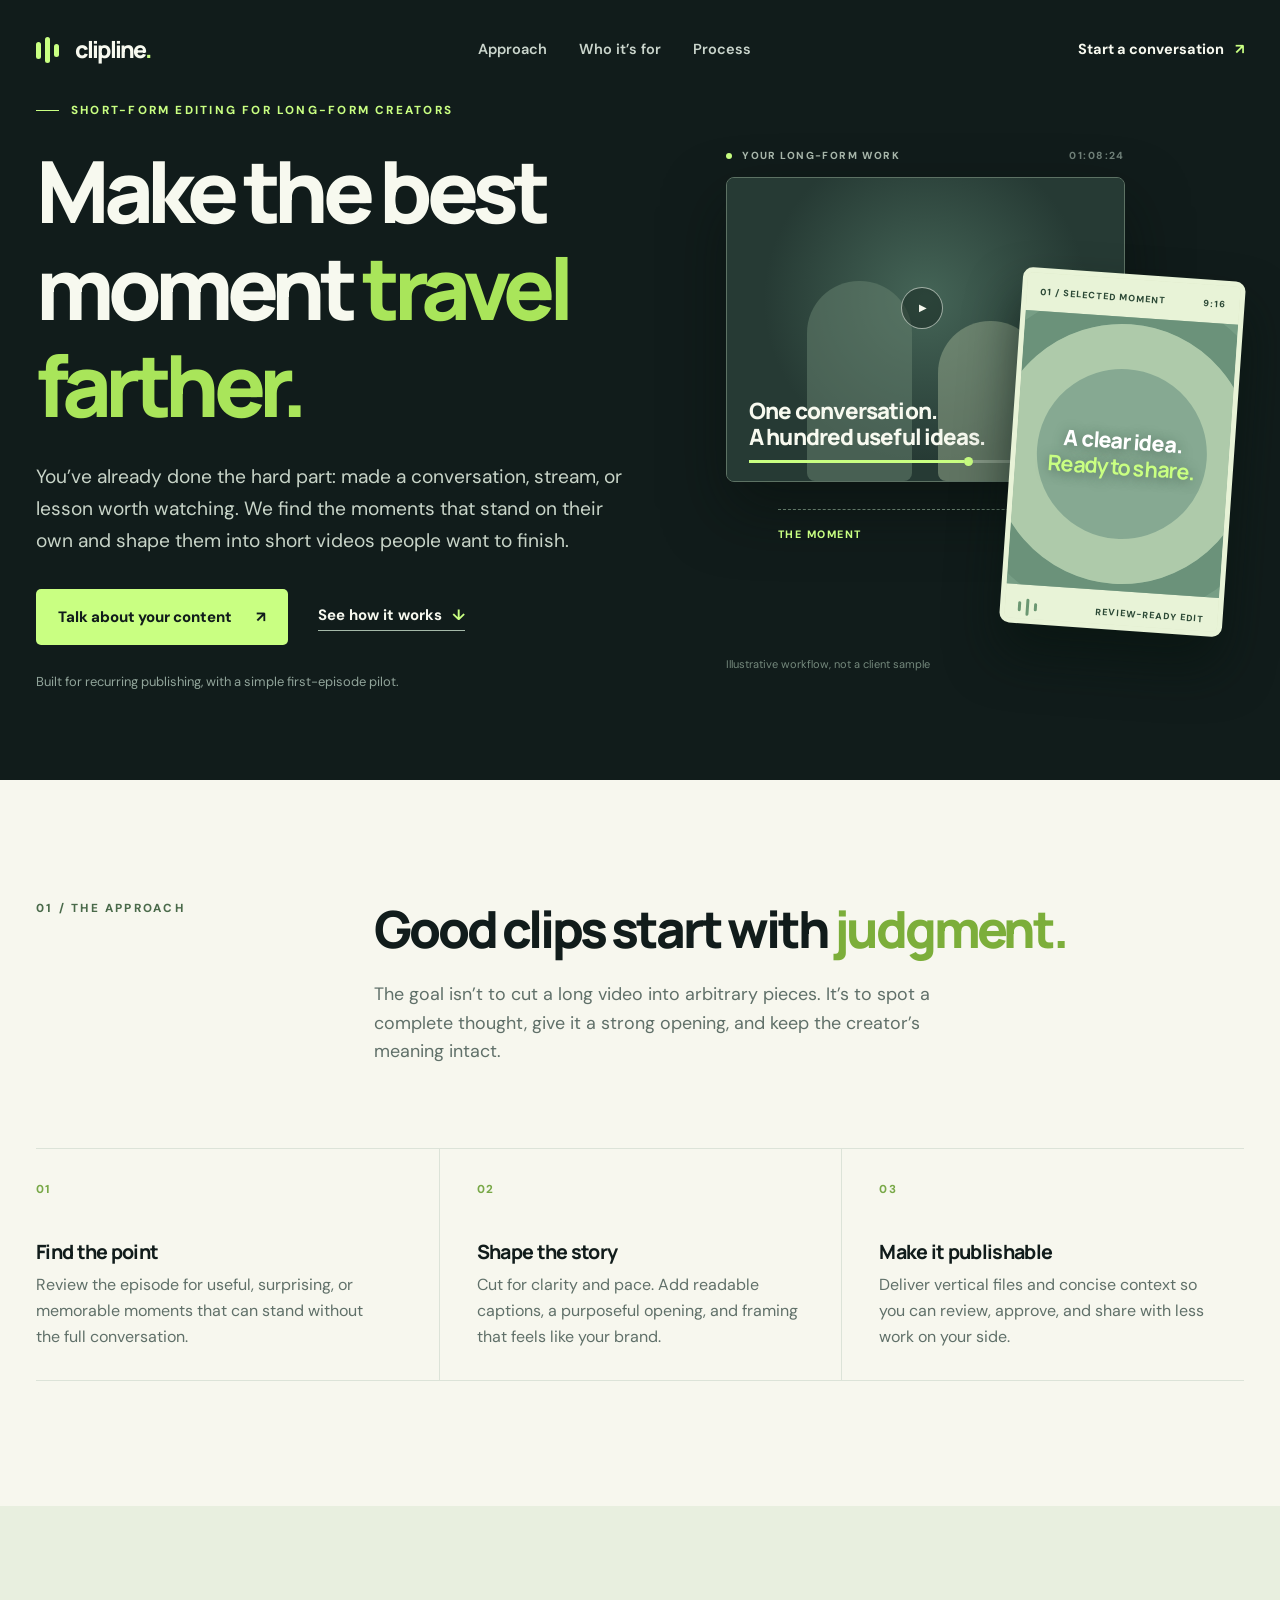
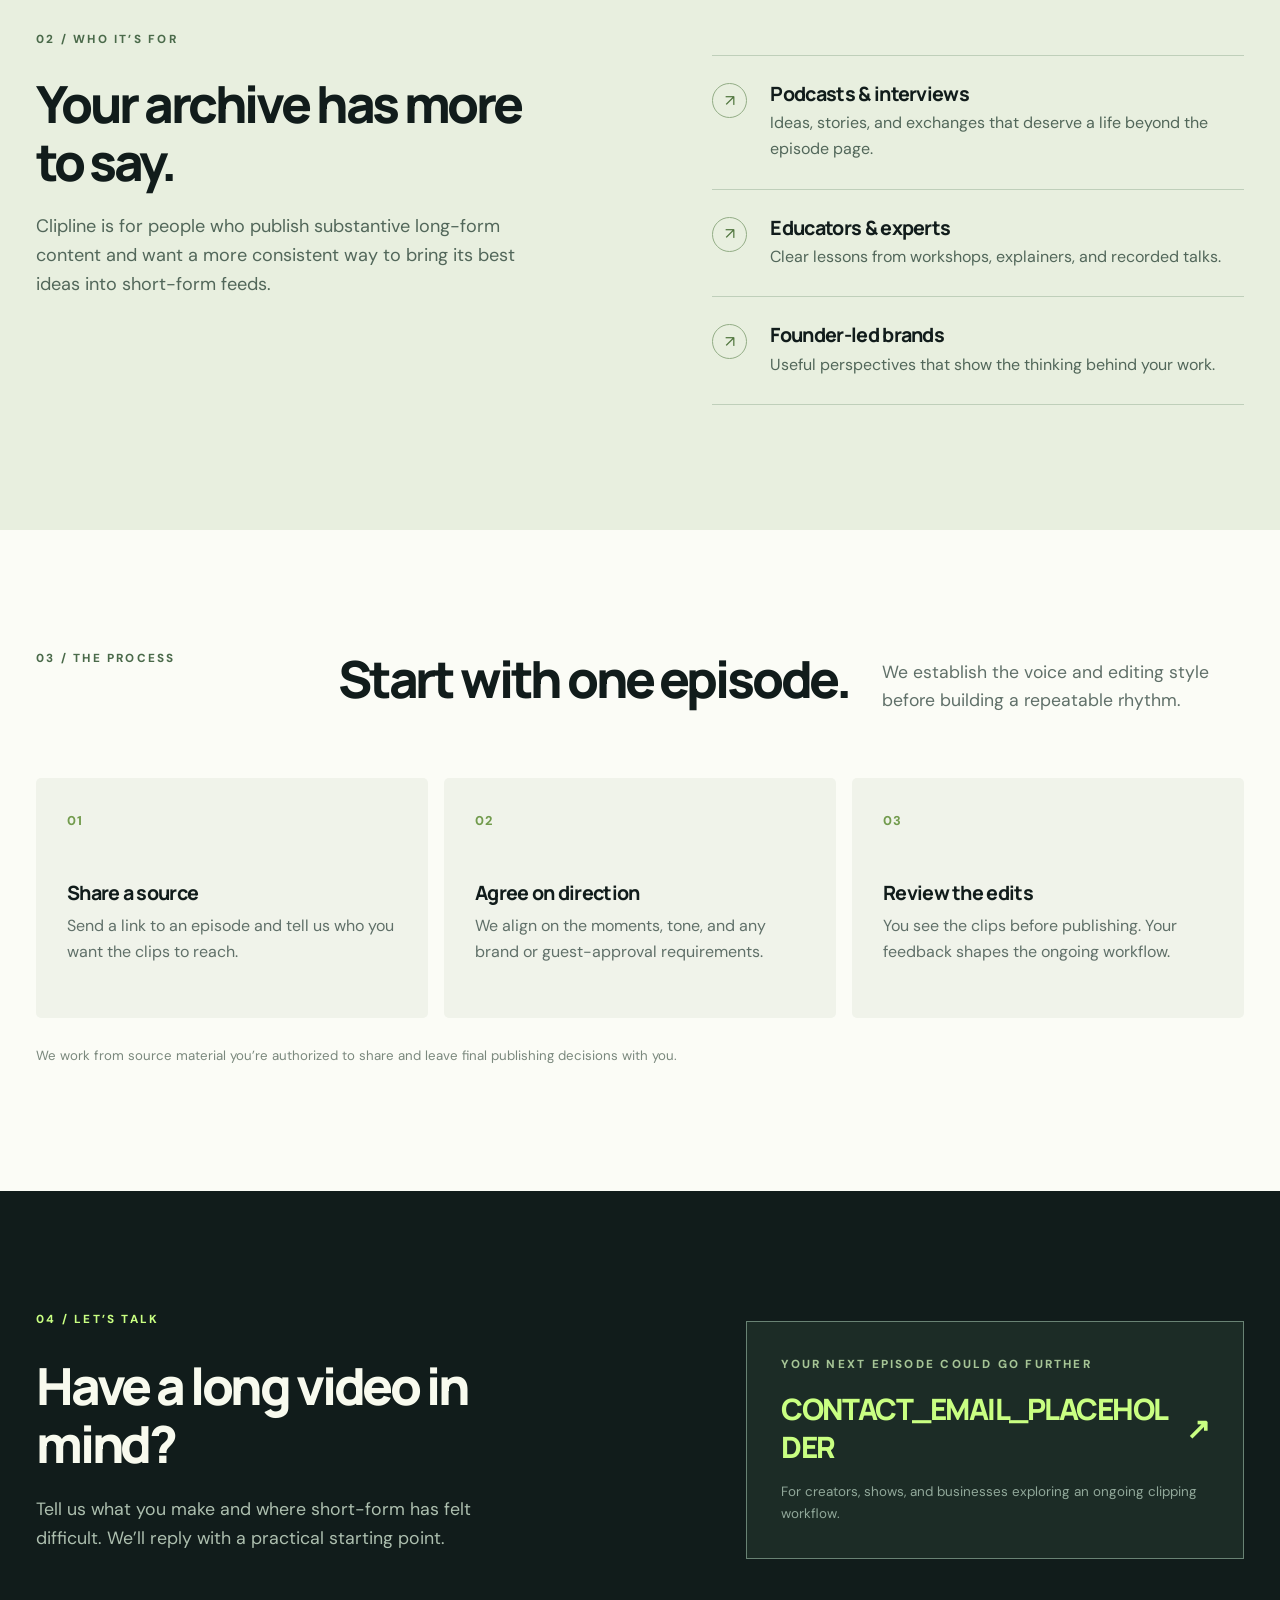
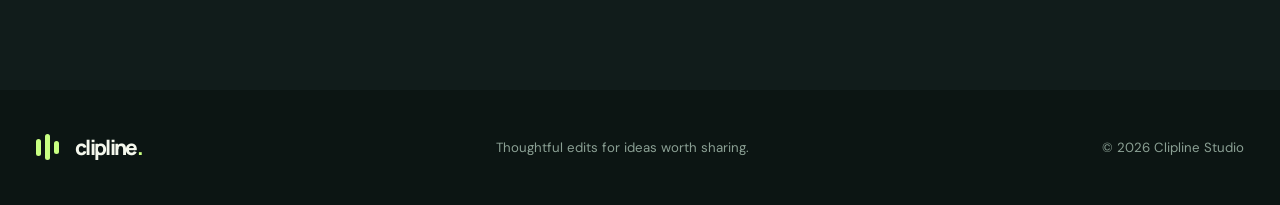
==== index.html @ f714a88d "Build Clipline Studio landing page" ====
<!doctype html>
<html lang="en">
  <head>
    <meta charset="utf-8" />
    <meta name="viewport" content="width=device-width, initial-scale=1" />
    <meta name="theme-color" content="#111c1b" />
    <meta name="description" content="Thoughtful short-form editing for creators with long-form work worth sharing. Clipline Studio finds the moments, shapes the story, and makes publishing easier." />
    <title>Clipline Studio — Make the best moment travel farther</title>
    <link rel="icon" href="./favicon.svg" type="image/svg+xml" />
    <link rel="stylesheet" href="./styles.css" />
  </head>
  <body>
    <a class="skip-link" href="#main">Skip to content</a>
    <header class="site-header">
      <div class="wrap header-inner">
        <a class="brand" href="#top" aria-label="Clipline Studio, back to top">
          <span class="brand-mark" aria-hidden="true"><span></span><span></span><span></span></span>
          <span>clipline<span class="brand-period">.</span></span>
        </a>
        <nav aria-label="Main navigation">
          <a href="#approach">Approach</a>
          <a href="#fit">Who it’s for</a>
          <a href="#process">Process</a>
        </nav>
        <a class="header-cta" href="#contact">Start a conversation <span aria-hidden="true">↗</span></a>
      </div>
    </header>

    <main id="main">
      <section class="hero" id="top">
        <div class="wrap hero-grid">
          <div class="hero-copy">
            <p class="eyebrow"><span class="eyebrow-line"></span> SHORT-FORM EDITING FOR LONG-FORM CREATORS</p>
            <h1>Make the best moment <em>travel farther.</em></h1>
            <p class="hero-lede">You’ve already done the hard part: made a conversation, stream, or lesson worth watching. We find the moments that stand on their own and shape them into short videos people want to finish.</p>
            <div class="hero-actions">
              <a class="button button-primary" href="#contact">Talk about your content <span aria-hidden="true">↗</span></a>
              <a class="text-link" href="#approach">See how it works <span aria-hidden="true">↓</span></a>
            </div>
            <p class="hero-note">Built for recurring publishing, with a simple first-episode pilot.</p>
          </div>
          <div class="hero-art" aria-label="Illustration of a long video becoming a focused vertical edit">
            <div class="source-label"><span class="live-dot"></span> YOUR LONG-FORM WORK <span>01:08:24</span></div>
            <div class="source-frame">
              <div class="source-shapes" aria-hidden="true"><div></div><div></div></div>
              <div class="source-play" aria-hidden="true">▶</div>
              <div class="source-caption">One conversation.<br />A hundred useful ideas.</div>
              <div class="source-timeline"><span></span><b></b></div>
            </div>
            <div class="transfer-line" aria-hidden="true"><span>THE MOMENT</span><b>↘</b></div>
            <div class="clip-card">
              <div class="clip-top"><span>01 / SELECTED MOMENT</span><span>9:16</span></div>
              <div class="clip-visual">
                <div class="clip-rings" aria-hidden="true"></div>
                <div class="clip-text">A clear idea.<br /><strong>Ready to share.</strong></div>
              </div>
              <div class="clip-bottom"><i></i><i></i><i></i><span>REVIEW-READY EDIT</span></div>
            </div>
            <span class="art-footnote">Illustrative workflow, not a client sample</span>
          </div>
        </div>
      </section>

      <section class="statement" id="approach">
        <div class="wrap statement-grid">
          <p class="section-index">01 / THE APPROACH</p>
          <div>
            <h2>Good clips start with <em>judgment.</em></h2>
            <p>The goal isn’t to cut a long video into arbitrary pieces. It’s to spot a complete thought, give it a strong opening, and keep the creator’s meaning intact.</p>
          </div>
        </div>
        <div class="wrap pillars">
          <article class="pillar"><span class="pillar-number">01</span><h3>Find the point</h3><p>Review the episode for useful, surprising, or memorable moments that can stand without the full conversation.</p></article>
          <article class="pillar"><span class="pillar-number">02</span><h3>Shape the story</h3><p>Cut for clarity and pace. Add readable captions, a purposeful opening, and framing that feels like your brand.</p></article>
          <article class="pillar"><span class="pillar-number">03</span><h3>Make it publishable</h3><p>Deliver vertical files and concise context so you can review, approve, and share with less work on your side.</p></article>
        </div>
      </section>

      <section class="fit-section" id="fit">
        <div class="wrap fit-grid">
          <div>
            <p class="section-index">02 / WHO IT’S FOR</p>
            <h2>Your archive has more to say.</h2>
            <p class="fit-lede">Clipline is for people who publish substantive long-form content and want a more consistent way to bring its best ideas into short-form feeds.</p>
          </div>
          <div class="fit-list">
            <div><span class="fit-icon" aria-hidden="true">↗</span><div><h3>Podcasts & interviews</h3><p>Ideas, stories, and exchanges that deserve a life beyond the episode page.</p></div></div>
            <div><span class="fit-icon" aria-hidden="true">↗</span><div><h3>Educators & experts</h3><p>Clear lessons from workshops, explainers, and recorded talks.</p></div></div>
            <div><span class="fit-icon" aria-hidden="true">↗</span><div><h3>Founder-led brands</h3><p>Useful perspectives that show the thinking behind your work.</p></div></div>
          </div>
        </div>
      </section>

      <section class="process-section" id="process">
        <div class="wrap">
          <div class="process-heading"><p class="section-index">03 / THE PROCESS</p><h2>Start with one episode.</h2><p>We establish the voice and editing style before building a repeatable rhythm.</p></div>
          <div class="steps">
            <div><span>01</span><h3>Share a source</h3><p>Send a link to an episode and tell us who you want the clips to reach.</p></div>
            <div><span>02</span><h3>Agree on direction</h3><p>We align on the moments, tone, and any brand or guest-approval requirements.</p></div>
            <div><span>03</span><h3>Review the edits</h3><p>You see the clips before publishing. Your feedback shapes the ongoing workflow.</p></div>
          </div>
          <p class="process-note">We work from source material you’re authorized to share and leave final publishing decisions with you.</p>
        </div>
      </section>

      <section class="contact-section" id="contact">
        <div class="wrap contact-grid">
          <div><p class="section-index">04 / LET’S TALK</p><h2>Have a long video in mind?</h2><p>Tell us what you make and where short-form has felt difficult. We’ll reply with a practical starting point.</p></div>
          <div class="contact-card"><span class="card-kicker">YOUR NEXT EPISODE COULD GO FURTHER</span><a class="contact-address" href="mailto:CONTACT_EMAIL_PLACEHOLDER">CONTACT_EMAIL_PLACEHOLDER <span aria-hidden="true">↗</span></a><p>For creators, shows, and businesses exploring an ongoing clipping workflow.</p></div>
        </div>
      </section>
    </main>

    <footer class="site-footer"><div class="wrap footer-inner"><a class="brand" href="#top"><span class="brand-mark" aria-hidden="true"><span></span><span></span><span></span></span><span>clipline<span class="brand-period">.</span></span></a><span>Thoughtful edits for ideas worth sharing.</span><span>© 2026 Clipline Studio</span></div></footer>
  </body>
</html>
---- styles.css ----
@import url('https://fonts.googleapis.com/css2?family=DM+Sans:wght@400;500;600;700&family=Manrope:wght@400;500;600;700;800&display=swap');

:root{--ink:#111c1b;--ink-2:#21312c;--cream:#f7f7ee;--paper:#fbfcf6;--lime:#c9ff82;--line:#dce3d8;--muted:#607069;--font-ui:'DM Sans',Arial,sans-serif;--font-display:'Manrope',Arial,sans-serif}
*{box-sizing:border-box}html{scroll-behavior:smooth}body{margin:0;background:var(--paper);color:var(--ink);font-family:var(--font-ui);font-size:16px;line-height:1.6;-webkit-font-smoothing:antialiased}a{color:inherit;text-decoration:none}a:focus-visible{outline:3px solid #83b845;outline-offset:4px}h1,h2,h3,p{margin-top:0}h1,h2,h3{font-family:var(--font-display);line-height:1.13}h1 em,h2 em{font-style:normal;color:#a9e55a}h1{font-size:clamp(3.35rem,6.7vw,6.6rem);letter-spacing:-.075em;font-weight:800;margin:24px 0 27px}h2{font-size:clamp(2.4rem,4vw,4.25rem);letter-spacing:-.062em;font-weight:800;margin-bottom:22px}h3{font-size:1.23rem;letter-spacing:-.035em;margin-bottom:9px;font-weight:750}.wrap{width:min(100% - 72px,1320px);margin:0 auto}.skip-link{position:absolute;left:12px;top:-80px;background:var(--lime);padding:12px 18px;z-index:99}.skip-link:focus{top:12px}
.site-header{position:absolute;top:0;left:0;right:0;z-index:2;color:#f7f9ef}.header-inner{height:100px;display:flex;align-items:center;justify-content:space-between;gap:28px}.brand{display:inline-flex;align-items:center;gap:12px;font:800 1.45rem/1 var(--font-display);letter-spacing:-.08em}.brand-period{color:var(--lime)}.brand-mark{width:27px;height:27px;display:flex;align-items:center;gap:4px}.brand-mark span{width:5px;border-radius:5px;background:var(--lime)}.brand-mark span:nth-child(1){height:17px}.brand-mark span:nth-child(2){height:26px}.brand-mark span:nth-child(3){height:13px}.site-header nav{display:flex;gap:32px;font-size:.91rem;font-weight:600;color:#cad5cc}.site-header nav a:hover,.header-cta:hover{color:var(--lime)}.header-cta{font-size:.91rem;font-weight:700;white-space:nowrap}.header-cta span{margin-left:8px;color:var(--lime)}
.hero{min-height:780px;background:var(--ink);color:#f7f9ef;overflow:hidden}.hero-grid{min-height:780px;display:grid;grid-template-columns:1.08fr .92fr;align-items:center;gap:5%;padding-top:90px;padding-bottom:62px}.hero-copy{max-width:730px;position:relative;z-index:1}.eyebrow,.section-index,.card-kicker{font-size:.73rem;letter-spacing:.19em;font-weight:800;line-height:1.5}.eyebrow{color:var(--lime);display:flex;align-items:center;gap:12px}.eyebrow-line{width:23px;height:1px;background:var(--lime)}.hero-lede{font-size:clamp(1.08rem,1.5vw,1.28rem);line-height:1.67;max-width:590px;color:#c8d4c8;margin-bottom:32px}.hero-actions{display:flex;align-items:center;gap:30px;flex-wrap:wrap}.button{display:inline-flex;gap:24px;align-items:center;justify-content:center;padding:16px 22px;border-radius:5px;font-weight:800;font-size:.94rem;transition:transform .2s,background .2s}.button:hover{transform:translateY(-2px)}.button-primary{background:var(--lime);color:var(--ink)}.button-primary:hover{background:#d8ffa8}.text-link{font-weight:700;font-size:.94rem;border-bottom:1px solid #a5b9a9;padding-bottom:3px}.text-link span{margin-left:6px;color:var(--lime)}.hero-note{font-size:.81rem;color:#91a49a;margin-top:27px}
.hero-art{height:570px;position:relative;margin-left:10px}.source-label{position:absolute;left:0;top:29px;width:77%;display:flex;align-items:center;gap:10px;color:#aab9ad;font-size:.64rem;letter-spacing:.14em;font-weight:800}.source-label>span:last-child{margin-left:auto;color:#71827a}.live-dot{width:6px;height:6px;border-radius:50%;background:var(--lime)}.source-frame{position:absolute;left:0;top:58px;width:77%;height:305px;border:1px solid #5d7264;background:#263a34;border-radius:8px;overflow:hidden;box-shadow:0 28px 60px #070f0c80}.source-shapes{position:absolute;inset:0;display:flex;justify-content:center;align-items:end;gap:26px;background:radial-gradient(circle at 50% 40%,#456557,#263a34 60%)}.source-shapes div{height:200px;width:105px;border-radius:52px 52px 8px 8px;background:#64806d;opacity:.55}.source-shapes div:last-child{height:160px;background:#90a589}.source-play{position:absolute;top:43%;left:49%;transform:translate(-50%,-50%);width:42px;height:42px;border:1px solid #e6eee4a0;border-radius:50%;display:grid;place-items:center;font-size:.65rem;padding-left:2px;background:#0d1a1670}.source-caption{position:absolute;left:22px;bottom:31px;font-family:var(--font-display);font-size:1.4rem;line-height:1.16;font-weight:800;letter-spacing:-.04em}.source-timeline{position:absolute;left:22px;right:22px;bottom:18px;height:3px;background:#b6c6b370}.source-timeline span{display:block;width:61%;height:100%;background:var(--lime)}.source-timeline b{position:absolute;left:61%;top:-3px;width:9px;height:9px;border-radius:50%;background:var(--lime)}.transfer-line{position:absolute;top:390px;left:10%;width:62%;height:85px;border-top:1px dashed #607766;border-right:1px dashed #607766;color:var(--lime);font-size:.67rem;letter-spacing:.14em;font-weight:800;padding-top:16px}.transfer-line b{position:absolute;bottom:-9px;right:-9px;font-size:1.2rem;font-weight:400}.clip-card{position:absolute;right:2%;top:155px;width:43%;height:356px;background:#dfeacb;border:5px solid #e8f3d7;border-radius:10px;transform:rotate(4deg);box-shadow:0 30px 50px #07130e9c;overflow:hidden}.clip-top,.clip-bottom{height:38px;background:#e8f3d7;color:#2c4936;display:flex;justify-content:space-between;align-items:center;padding:0 13px;font-size:.57rem;letter-spacing:.11em;font-weight:800}.clip-visual{height:274px;background:#86a993;position:relative;overflow:hidden;display:flex;align-items:center;justify-content:center;text-align:center;padding:16px}.clip-rings{position:absolute;width:260px;height:260px;border:45px solid #b8d3b1;border-radius:50%;box-shadow:0 0 0 35px #648c75,0 0 0 80px #739b82;opacity:.8}.clip-text{position:relative;font:800 clamp(.95rem,2vw,1.35rem)/1.2 var(--font-display);letter-spacing:-.04em;color:#fff;text-shadow:0 2px 12px #24423280}.clip-text strong{color:var(--lime)}.clip-bottom{height:44px;justify-content:start;gap:5px}.clip-bottom i{width:3px;height:10px;border-radius:3px;background:#6b9772}.clip-bottom i:nth-child(2){height:17px}.clip-bottom i:nth-child(3){height:8px}.clip-bottom span{margin-left:auto}.art-footnote{position:absolute;left:0;bottom:15px;color:#74887c;font-size:.69rem}
.statement{background:var(--cream);padding:120px 0 125px}.statement-grid{display:grid;grid-template-columns:28% 72%;margin-bottom:64px}.section-index{color:#4a6a4a;margin:0}.statement h2{max-width:760px}.statement h2 em{color:#7cae3a}.statement-grid>div>p{max-width:600px;color:var(--muted);font-size:1.12rem}.pillars{display:grid;grid-template-columns:repeat(3,1fr);border-top:1px solid var(--line);border-bottom:1px solid var(--line)}.pillar{padding:32px 37px 31px 0}.pillar+.pillar{border-left:1px solid var(--line);padding-left:37px}.pillar-number{display:block;color:#78a847;font-size:.72rem;letter-spacing:.12em;font-weight:800;margin-bottom:42px}.pillar p{color:var(--muted);margin-bottom:0;max-width:330px}
.fit-section{padding:125px 0;background:#e8efdf}.fit-grid{display:grid;grid-template-columns:1fr 1fr;gap:12%}.fit-section h2{max-width:520px;margin-top:26px}.fit-lede{font-size:1.13rem;color:#52675a;max-width:510px}.fit-list{padding-top:24px}.fit-list>div{display:flex;gap:23px;padding:27px 0;border-bottom:1px solid #bfcfba}.fit-list>div:first-child{border-top:1px solid #bfcfba}.fit-icon{width:35px;height:35px;border:1px solid #93ad86;border-radius:50%;display:grid;place-items:center;flex:none;color:#4e743c}.fit-list h3{margin-bottom:5px}.fit-list p{margin-bottom:0;color:#52675a}
.process-section{padding:120px 0 125px;background:var(--paper)}.process-heading{display:grid;grid-template-columns:25% 45% 30%;align-items:start;margin-bottom:63px}.process-heading h2{margin:0}.process-heading>p:last-child{color:var(--muted);font-size:1.1rem;margin:8px 0 0}.steps{display:grid;grid-template-columns:repeat(3,1fr);gap:16px}.steps>div{background:#f0f3ea;padding:33px 31px 35px;min-height:240px;border-radius:5px}.steps span{display:block;color:#729b4d;font-size:.8rem;font-weight:800;letter-spacing:.1em;margin-bottom:51px}.steps p{color:var(--muted);margin-bottom:0}.process-note{font-size:.83rem;color:#7a887d;margin:27px 0 0}
.contact-section{padding:120px 0;background:var(--ink);color:#f8faee}.contact-grid{display:grid;grid-template-columns:1fr .88fr;gap:12%;align-items:center}.contact-section .section-index{color:var(--lime);margin-bottom:29px}.contact-section h2{max-width:570px}.contact-section p:not(.section-index){max-width:500px;color:#adbfaf;font-size:1.11rem}.contact-card{border:1px solid #698374;background:#1c2c26;padding:34px;min-height:225px;display:flex;flex-direction:column;justify-content:center}.card-kicker{color:#a6c596}.contact-address{font:800 clamp(1.22rem,2.3vw,2.2rem)/1.3 var(--font-display);letter-spacing:-.05em;color:var(--lime);display:flex;gap:12px;align-items:center;margin:16px 0 15px;overflow-wrap:anywhere}.contact-address:hover{text-decoration:underline}.contact-card p{font-size:.84rem!important;margin:0;color:#91a89a!important}.site-footer{background:#0c1513;color:#8ba094}.footer-inner{min-height:115px;display:flex;align-items:center;justify-content:space-between;gap:20px;font-size:.83rem}.site-footer .brand{color:#f5f8ed;font-size:1.3rem}
@media(max-width:1050px){.wrap{width:min(100% - 48px,1320px)}.hero-grid{gap:2%}.hero-art{transform:scale(.87);transform-origin:center left;margin-left:-10px}.site-header nav{gap:18px}.hero h1{font-size:clamp(3rem,6vw,5.3rem)}}
@media(max-width:760px){.wrap{width:min(100% - 36px,1320px)}.site-header{position:relative;background:var(--ink)}.header-inner{height:73px}.site-header nav{display:none}.header-cta{font-size:.78rem}.hero,.hero-grid{min-height:0}.hero-grid{display:flex;flex-direction:column;align-items:stretch;gap:20px;padding-top:45px;padding-bottom:70px}.hero h1{font-size:clamp(3.05rem,11vw,5rem);max-width:650px}.hero-lede{font-size:1.07rem}.hero-art{width:min(100%,550px);height:485px;transform:none;margin:0 auto}.source-frame{height:275px}.clip-card{top:134px;height:325px}.clip-visual{height:243px}.transfer-line{top:355px}.art-footnote{bottom:0}.statement,.fit-section,.process-section,.contact-section{padding:83px 0}.statement-grid,.fit-grid,.contact-grid{grid-template-columns:1fr;gap:26px}.statement-grid{margin-bottom:40px}.pillars{grid-template-columns:1fr}.pillar,.pillar+.pillar{border-left:0;border-top:1px solid var(--line);padding:26px 0}.pillar:first-child{border-top:0}.pillar-number{margin-bottom:22px}.fit-list{padding-top:0}.process-heading{display:block;margin-bottom:38px}.process-heading h2{margin:22px 0 10px}.steps{grid-template-columns:1fr}.steps>div{min-height:0}.steps span{margin-bottom:32px}.contact-card{min-height:190px}.footer-inner{flex-wrap:wrap;padding:25px 0;min-height:0}.footer-inner .brand{width:100%}}
@media(max-width:480px){.header-cta{max-width:145px;line-height:1.2}.hero-art{height:400px}.source-frame{height:220px;top:45px}.source-label{top:14px}.source-caption{font-size:1rem}.clip-card{top:108px;height:272px}.clip-visual{height:190px}.clip-text{font-size:1rem}.transfer-line{top:280px}.art-footnote{font-size:.6rem}.hero-actions{gap:22px}.button{width:100%}.contact-card{padding:23px}}
@media(prefers-reduced-motion:reduce){html{scroll-behavior:auto}.button{transition:none}}
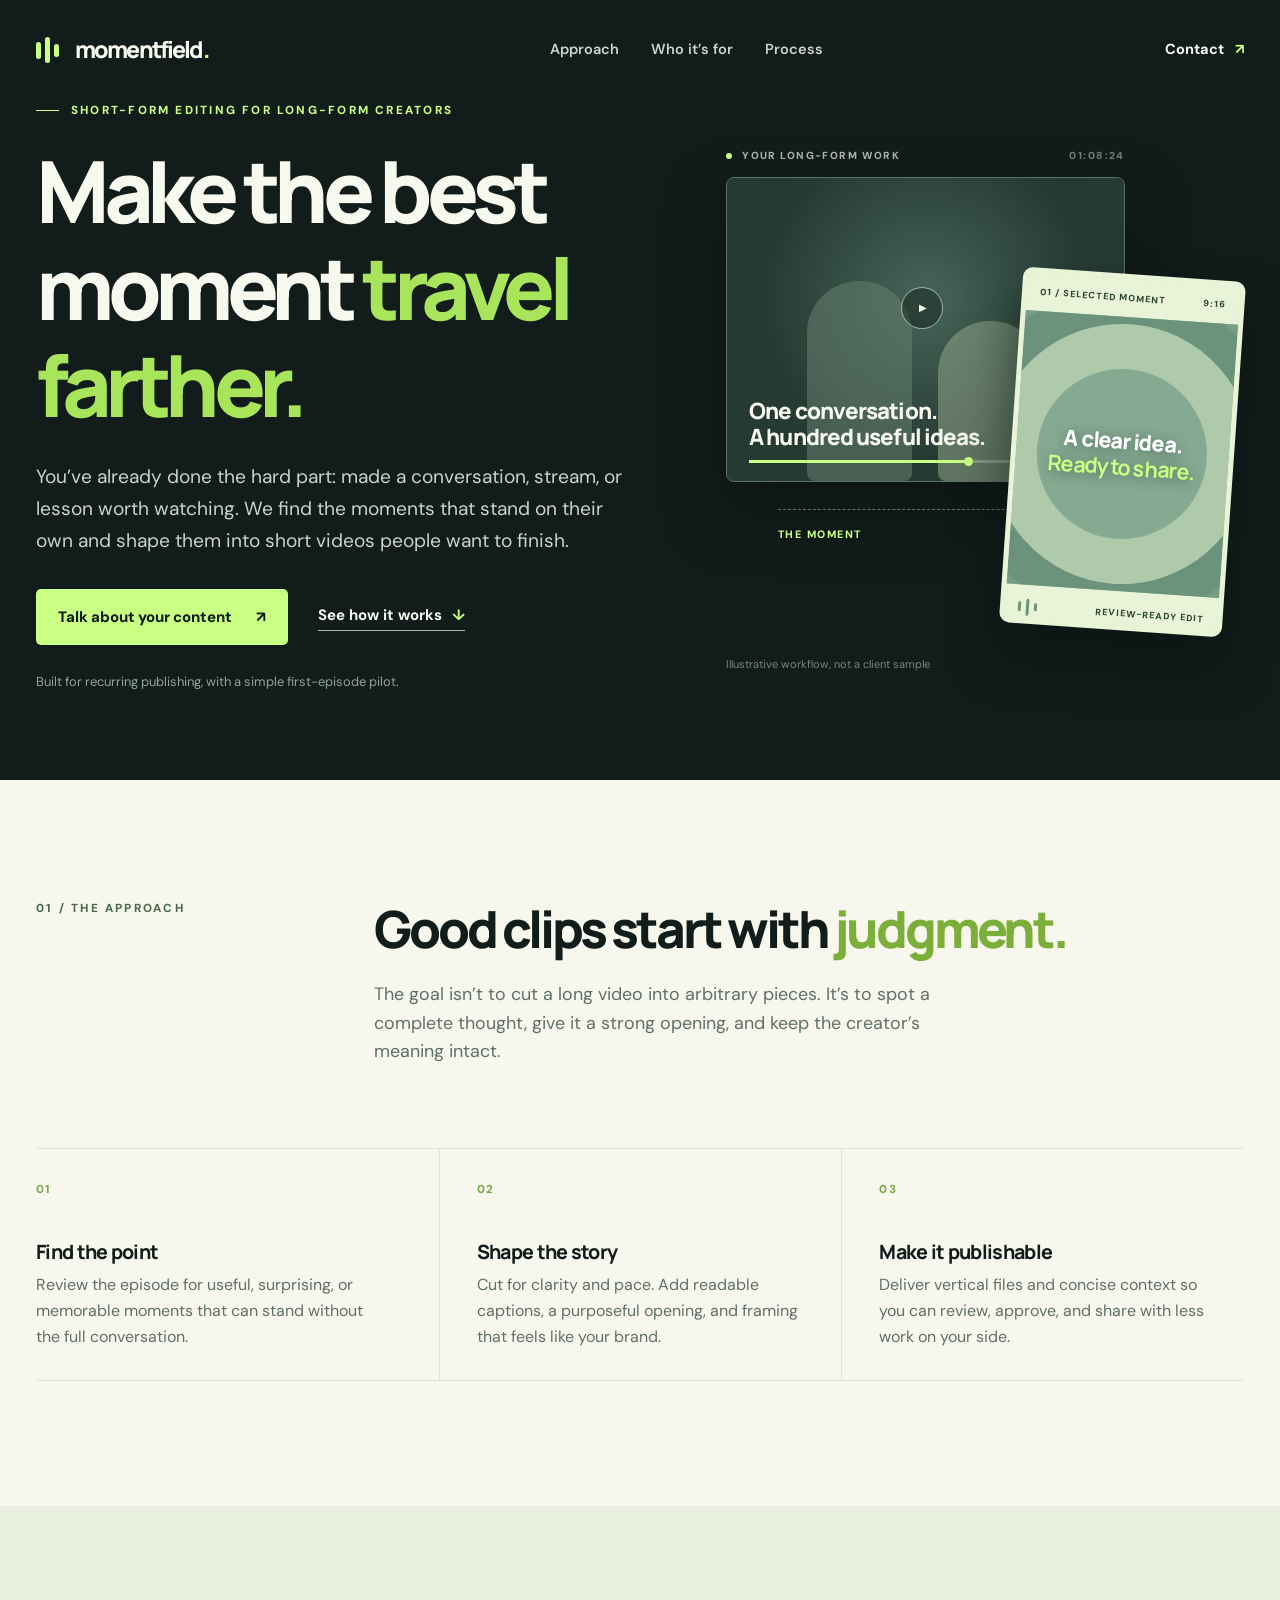
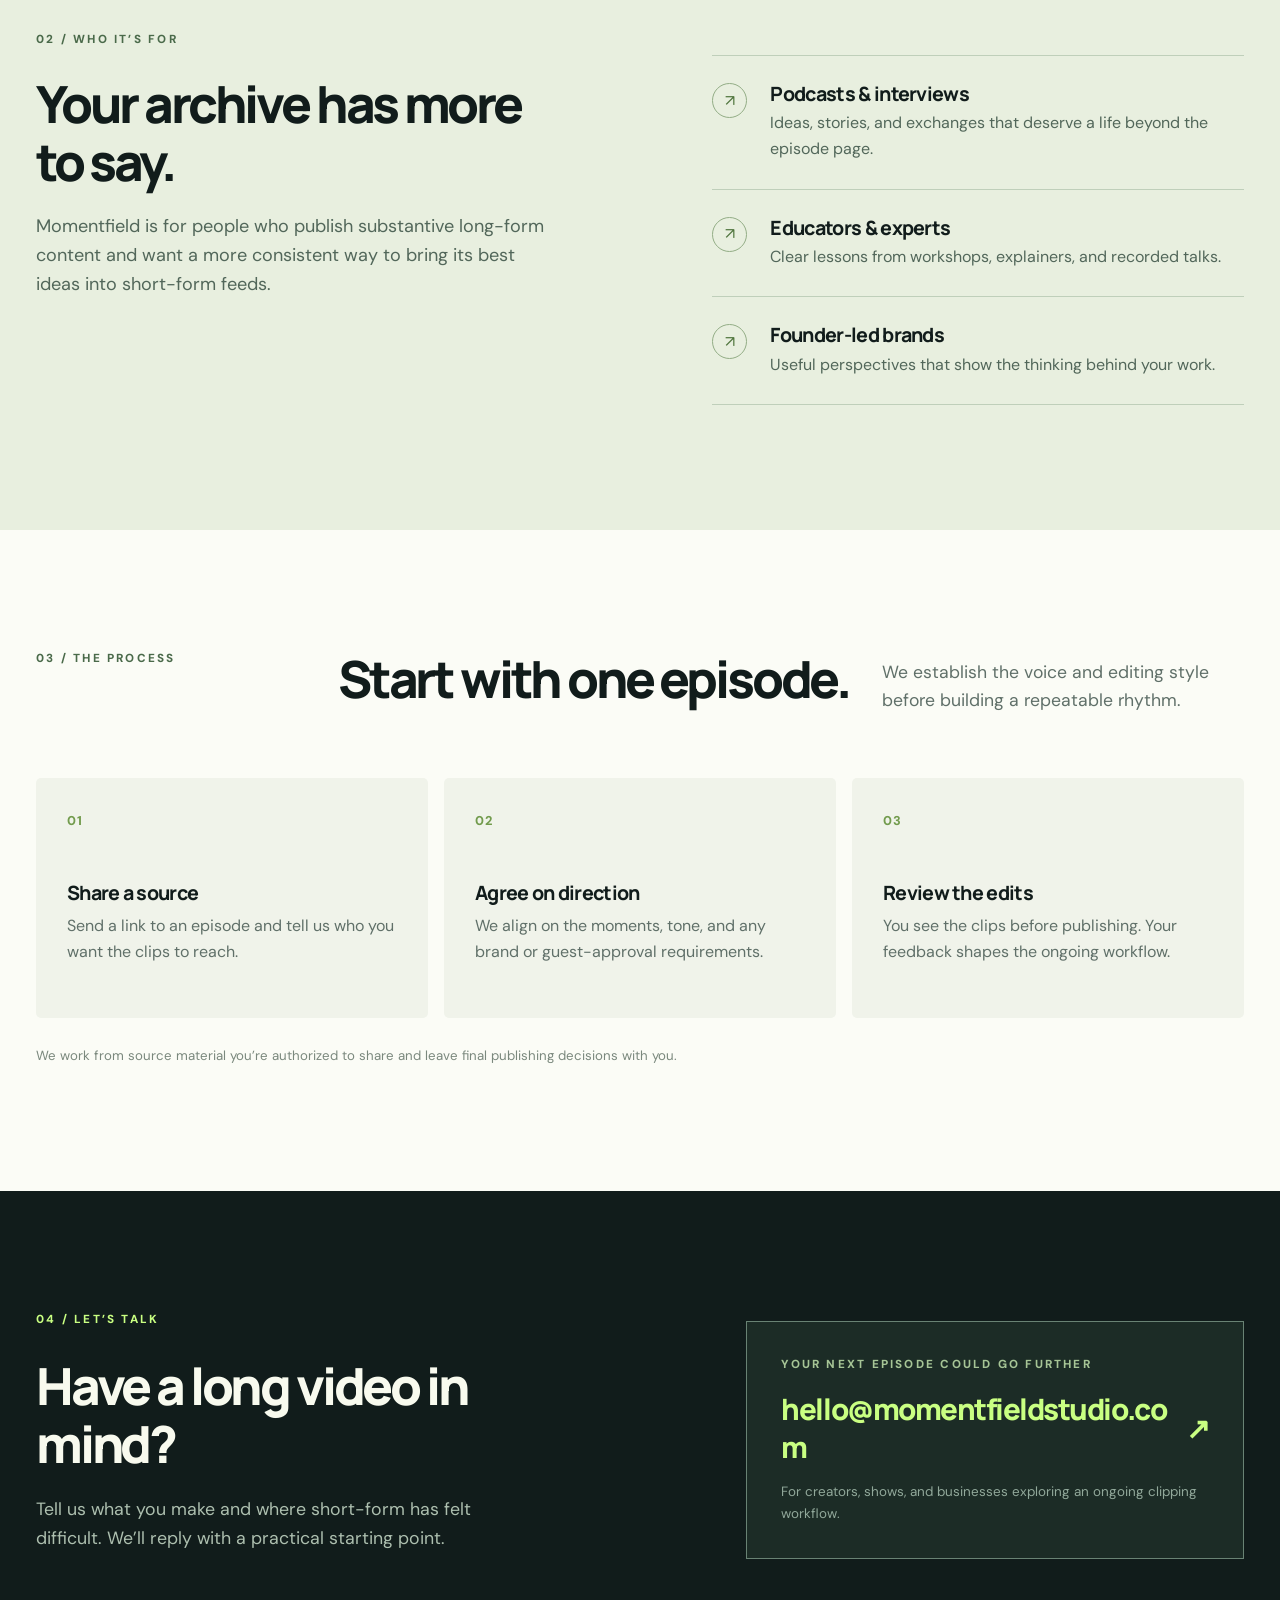
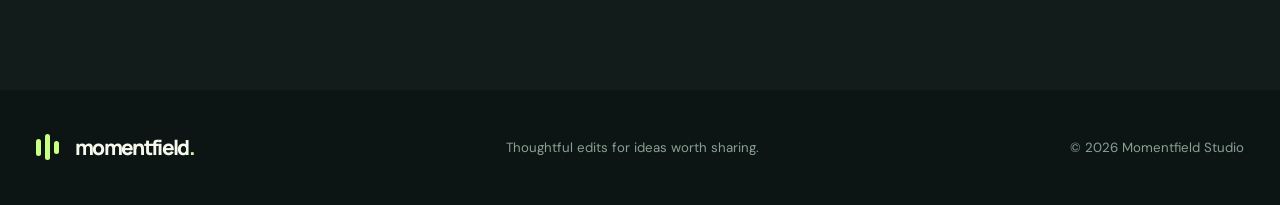
==== commit 7c326896: "Brand site as Momentfield Studio" ====
--- a/index.html
+++ b/index.html
@@ -4,8 +4,8 @@
     <meta charset="utf-8" />
     <meta name="viewport" content="width=device-width, initial-scale=1" />
     <meta name="theme-color" content="#111c1b" />
-    <meta name="description" content="Thoughtful short-form editing for creators with long-form work worth sharing. Clipline Studio finds the moments, shapes the story, and makes publishing easier." />
-    <title>Clipline Studio — Make the best moment travel farther</title>
+    <meta name="description" content="Thoughtful short-form editing for creators with long-form work worth sharing. Momentfield Studio finds the moments, shapes the story, and makes publishing easier." />
+    <title>Momentfield Studio — Make the best moment travel farther</title>
     <link rel="icon" href="./favicon.svg" type="image/svg+xml" />
     <link rel="stylesheet" href="./styles.css" />
   </head>
@@ -13,16 +13,16 @@
     <a class="skip-link" href="#main">Skip to content</a>
     <header class="site-header">
       <div class="wrap header-inner">
-        <a class="brand" href="#top" aria-label="Clipline Studio, back to top">
+        <a class="brand" href="#top" aria-label="Momentfield Studio, back to top">
           <span class="brand-mark" aria-hidden="true"><span></span><span></span><span></span></span>
-          <span>clipline<span class="brand-period">.</span></span>
+          <span>momentfield<span class="brand-period">.</span></span>
         </a>
         <nav aria-label="Main navigation">
           <a href="#approach">Approach</a>
           <a href="#fit">Who it’s for</a>
           <a href="#process">Process</a>
         </nav>
-        <a class="header-cta" href="#contact">Start a conversation <span aria-hidden="true">↗</span></a>
+        <a class="header-cta" href="#contact">Contact <span aria-hidden="true">↗</span></a>
       </div>
     </header>
 
@@ -81,7 +81,7 @@
           <div>
             <p class="section-index">02 / WHO IT’S FOR</p>
             <h2>Your archive has more to say.</h2>
-            <p class="fit-lede">Clipline is for people who publish substantive long-form content and want a more consistent way to bring its best ideas into short-form feeds.</p>
+            <p class="fit-lede">Momentfield is for people who publish substantive long-form content and want a more consistent way to bring its best ideas into short-form feeds.</p>
           </div>
           <div class="fit-list">
             <div><span class="fit-icon" aria-hidden="true">↗</span><div><h3>Podcasts & interviews</h3><p>Ideas, stories, and exchanges that deserve a life beyond the episode page.</p></div></div>
@@ -106,11 +106,11 @@
       <section class="contact-section" id="contact">
         <div class="wrap contact-grid">
           <div><p class="section-index">04 / LET’S TALK</p><h2>Have a long video in mind?</h2><p>Tell us what you make and where short-form has felt difficult. We’ll reply with a practical starting point.</p></div>
-          <div class="contact-card"><span class="card-kicker">YOUR NEXT EPISODE COULD GO FURTHER</span><a class="contact-address" href="mailto:CONTACT_EMAIL_PLACEHOLDER">CONTACT_EMAIL_PLACEHOLDER <span aria-hidden="true">↗</span></a><p>For creators, shows, and businesses exploring an ongoing clipping workflow.</p></div>
+          <div class="contact-card"><span class="card-kicker">YOUR NEXT EPISODE COULD GO FURTHER</span><a class="contact-address" href="mailto:hello@momentfieldstudio.com">hello@momentfieldstudio.com <span aria-hidden="true">↗</span></a><p>For creators, shows, and businesses exploring an ongoing clipping workflow.</p></div>
         </div>
       </section>
     </main>
 
-    <footer class="site-footer"><div class="wrap footer-inner"><a class="brand" href="#top"><span class="brand-mark" aria-hidden="true"><span></span><span></span><span></span></span><span>clipline<span class="brand-period">.</span></span></a><span>Thoughtful edits for ideas worth sharing.</span><span>© 2026 Clipline Studio</span></div></footer>
+    <footer class="site-footer"><div class="wrap footer-inner"><a class="brand" href="#top"><span class="brand-mark" aria-hidden="true"><span></span><span></span><span></span></span><span>momentfield<span class="brand-period">.</span></span></a><span>Thoughtful edits for ideas worth sharing.</span><span>© 2026 Momentfield Studio</span></div></footer>
   </body>
 </html>
